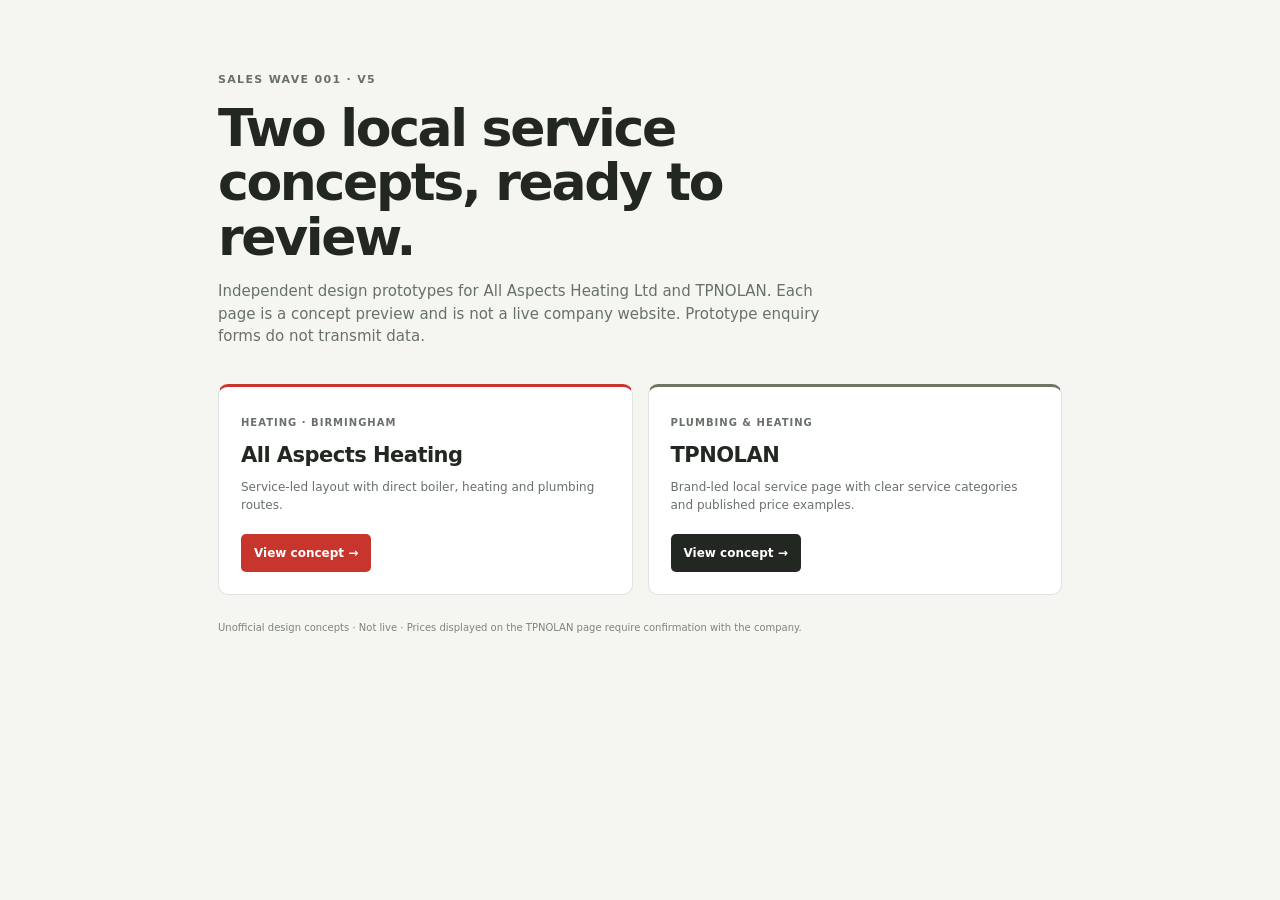
==== sales_wave_preview/index.html @ 01d9317a "Publish V5 mobile design previews" ====
<!doctype html>
<html lang="en-GB">
<head>
  <meta charset="utf-8">
  <meta name="viewport" content="width=device-width, initial-scale=1">
  <meta name="theme-color" content="#f5f6f2">
  <title>Sales Wave 001 — V5 Design Previews</title>
  <style>
    :root{color-scheme:light;--ink:#222821;--muted:#687169;--line:#dfe4de;--paper:#f5f6f2;--red:#c7352d;--olive:#6e7662}*{box-sizing:border-box}body{margin:0;background:var(--paper);color:var(--ink);font:16px/1.5 Inter,"Avenir Next",system-ui,-apple-system,"Segoe UI",sans-serif}.wrap{max-width:900px;margin:0 auto;padding:72px 28px}.flag{margin:0 0 12px;text-transform:uppercase;letter-spacing:.12em;font-size:11px;font-weight:750;color:var(--muted)}h1{font-size:clamp(34px,6vw,52px);line-height:1.05;letter-spacing:-.045em;margin:0;max-width:650px}.intro{max-width:610px;color:var(--muted);font-size:15px;margin:16px 0 36px}.list{display:grid;grid-template-columns:1fr 1fr;gap:15px}.card{min-height:180px;background:#fff;border:1px solid var(--line);border-radius:10px;padding:22px;display:flex;flex-direction:column;justify-content:space-between}.card:first-child{border-top:3px solid var(--red)}.card:last-child{border-top:3px solid var(--olive)}.card small{font-size:10px;text-transform:uppercase;letter-spacing:.1em;color:var(--muted);font-weight:700}.card h2{font-size:21px;letter-spacing:-.025em;margin:7px 0}.card p{font-size:12px;color:var(--muted);margin:0}.card a{align-self:flex-start;margin-top:20px;padding:10px 13px;border-radius:5px;background:var(--ink);color:#fff;text-decoration:none;font-size:12px;font-weight:700}.card:first-child a{background:var(--red)}footer{margin-top:25px;color:#7c847d;font-size:10px}@media(max-width:600px){.wrap{padding:42px 18px}.list{grid-template-columns:1fr;gap:10px}.card{min-height:150px;padding:18px}.intro{font-size:13px}}
  </style>
</head>
<body>
  <main class="wrap"><p class="flag">Sales Wave 001 · V5</p><h1>Two local service concepts, ready to review.</h1><p class="intro">Independent design prototypes for All Aspects Heating Ltd and TPNOLAN. Each page is a concept preview and is not a live company website. Prototype enquiry forms do not transmit data.</p>
    <div class="list"><article class="card"><div><small>Heating · Birmingham</small><h2>All Aspects Heating</h2><p>Service-led layout with direct boiler, heating and plumbing routes.</p></div><a href="all-aspects/">View concept <span aria-hidden="true">→</span></a></article><article class="card"><div><small>Plumbing &amp; heating</small><h2>TPNOLAN</h2><p>Brand-led local service page with clear service categories and published price examples.</p></div><a href="tpnolan/">View concept <span aria-hidden="true">→</span></a></article></div>
    <footer>Unofficial design concepts · Not live · Prices displayed on the TPNOLAN page require confirmation with the company.</footer>
  </main>
</body>
</html>
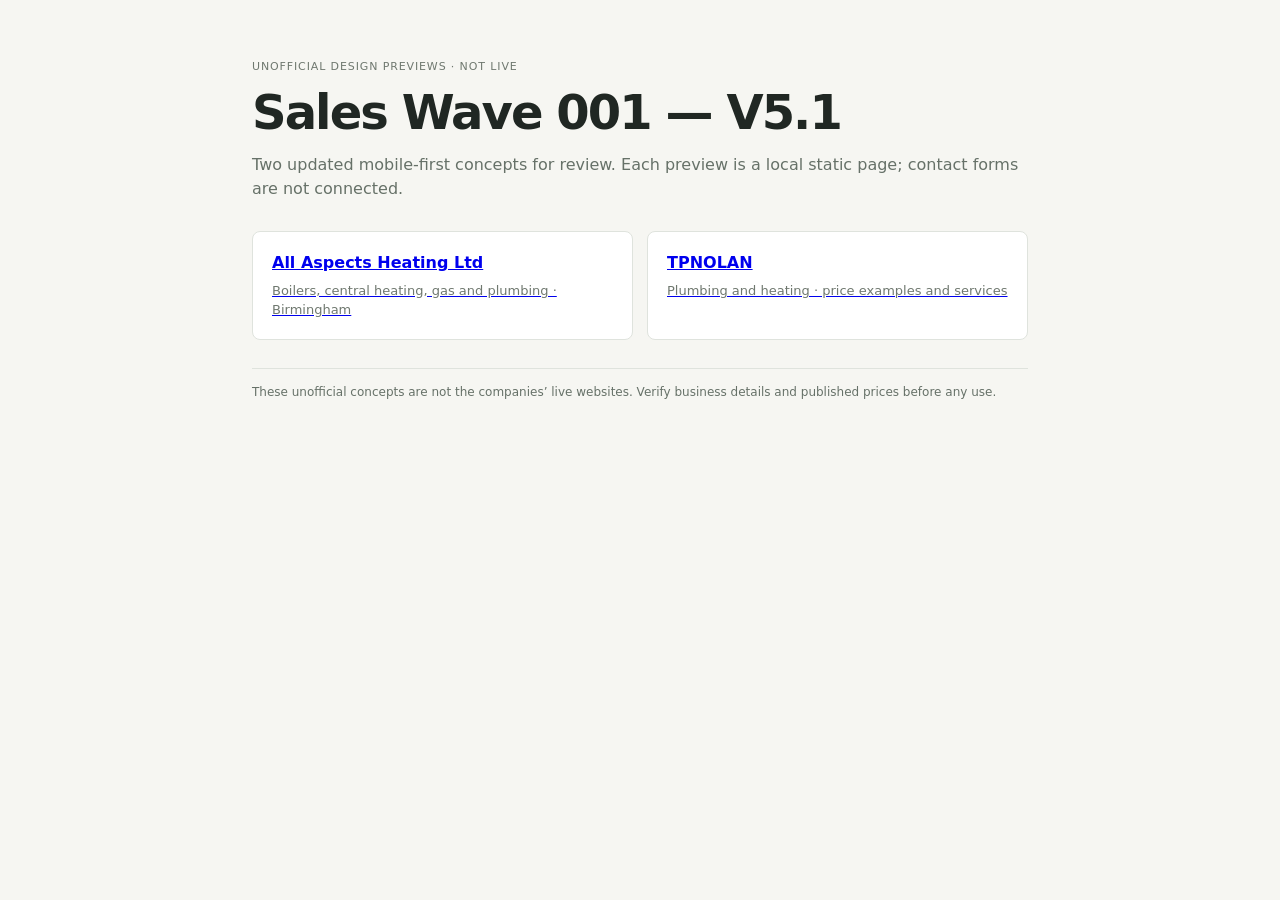
==== commit 60d37ca0: "Publish Sales Wave 001 V5.1 previews" ====
--- a/sales_wave_preview/index.html
+++ b/sales_wave_preview/index.html
@@ -3,16 +3,11 @@
 <head>
   <meta charset="utf-8">
   <meta name="viewport" content="width=device-width, initial-scale=1">
-  <meta name="theme-color" content="#f5f6f2">
-  <title>Sales Wave 001 — V5 Design Previews</title>
+  <meta name="theme-color" content="#f5f4ef">
+  <title>Sales Wave 001 — V5.1 Design Previews</title>
   <style>
-    :root{color-scheme:light;--ink:#222821;--muted:#687169;--line:#dfe4de;--paper:#f5f6f2;--red:#c7352d;--olive:#6e7662}*{box-sizing:border-box}body{margin:0;background:var(--paper);color:var(--ink);font:16px/1.5 Inter,"Avenir Next",system-ui,-apple-system,"Segoe UI",sans-serif}.wrap{max-width:900px;margin:0 auto;padding:72px 28px}.flag{margin:0 0 12px;text-transform:uppercase;letter-spacing:.12em;font-size:11px;font-weight:750;color:var(--muted)}h1{font-size:clamp(34px,6vw,52px);line-height:1.05;letter-spacing:-.045em;margin:0;max-width:650px}.intro{max-width:610px;color:var(--muted);font-size:15px;margin:16px 0 36px}.list{display:grid;grid-template-columns:1fr 1fr;gap:15px}.card{min-height:180px;background:#fff;border:1px solid var(--line);border-radius:10px;padding:22px;display:flex;flex-direction:column;justify-content:space-between}.card:first-child{border-top:3px solid var(--red)}.card:last-child{border-top:3px solid var(--olive)}.card small{font-size:10px;text-transform:uppercase;letter-spacing:.1em;color:var(--muted);font-weight:700}.card h2{font-size:21px;letter-spacing:-.025em;margin:7px 0}.card p{font-size:12px;color:var(--muted);margin:0}.card a{align-self:flex-start;margin-top:20px;padding:10px 13px;border-radius:5px;background:var(--ink);color:#fff;text-decoration:none;font-size:12px;font-weight:700}.card:first-child a{background:var(--red)}footer{margin-top:25px;color:#7c847d;font-size:10px}@media(max-width:600px){.wrap{padding:42px 18px}.list{grid-template-columns:1fr;gap:10px}.card{min-height:150px;padding:18px}.intro{font-size:13px}}
+    *{box-sizing:border-box}body{margin:0;background:#f6f6f2;color:#202723;font:16px/1.5 system-ui,-apple-system,"Segoe UI",sans-serif}.wrap{max-width:820px;margin:auto;padding:48px 22px}.flag{font-size:11px;letter-spacing:.08em;text-transform:uppercase;color:#6f786f}h1{font-size:clamp(30px,6vw,48px);line-height:1.05;letter-spacing:-.04em;margin:9px 0 10px}p{color:#667168}.links{display:grid;grid-template-columns:1fr 1fr;gap:14px;margin-top:30px}.links a{display:block;padding:19px;background:#fff;border:1px solid #dfe3dd;border-radius:8px;font-weight:700}.links a span{display:block;margin-top:6px;color:#6f786f;font-size:13px;font-weight:400}.note{margin-top:28px;padding-top:14px;border-top:1px solid #dfe3dd;font-size:12px}@media(max-width:520px){.wrap{padding:32px 16px}.links{grid-template-columns:1fr;gap:9px}.links a{padding:15px}}
   </style>
 </head>
-<body>
-  <main class="wrap"><p class="flag">Sales Wave 001 · V5</p><h1>Two local service concepts, ready to review.</h1><p class="intro">Independent design prototypes for All Aspects Heating Ltd and TPNOLAN. Each page is a concept preview and is not a live company website. Prototype enquiry forms do not transmit data.</p>
-    <div class="list"><article class="card"><div><small>Heating · Birmingham</small><h2>All Aspects Heating</h2><p>Service-led layout with direct boiler, heating and plumbing routes.</p></div><a href="all-aspects/">View concept <span aria-hidden="true">→</span></a></article><article class="card"><div><small>Plumbing &amp; heating</small><h2>TPNOLAN</h2><p>Brand-led local service page with clear service categories and published price examples.</p></div><a href="tpnolan/">View concept <span aria-hidden="true">→</span></a></article></div>
-    <footer>Unofficial design concepts · Not live · Prices displayed on the TPNOLAN page require confirmation with the company.</footer>
-  </main>
-</body>
+<body><main class="wrap"><p class="flag">Unofficial design previews · Not live</p><h1>Sales Wave 001 — V5.1</h1><p>Two updated mobile-first concepts for review. Each preview is a local static page; contact forms are not connected.</p><nav class="links" aria-label="Design previews"><a href="all-aspects/">All Aspects Heating Ltd<span>Boilers, central heating, gas and plumbing · Birmingham</span></a><a href="tpnolan/">TPNOLAN<span>Plumbing and heating · price examples and services</span></a></nav><p class="note">These unofficial concepts are not the companies’ live websites. Verify business details and published prices before any use.</p></main></body>
 </html>
